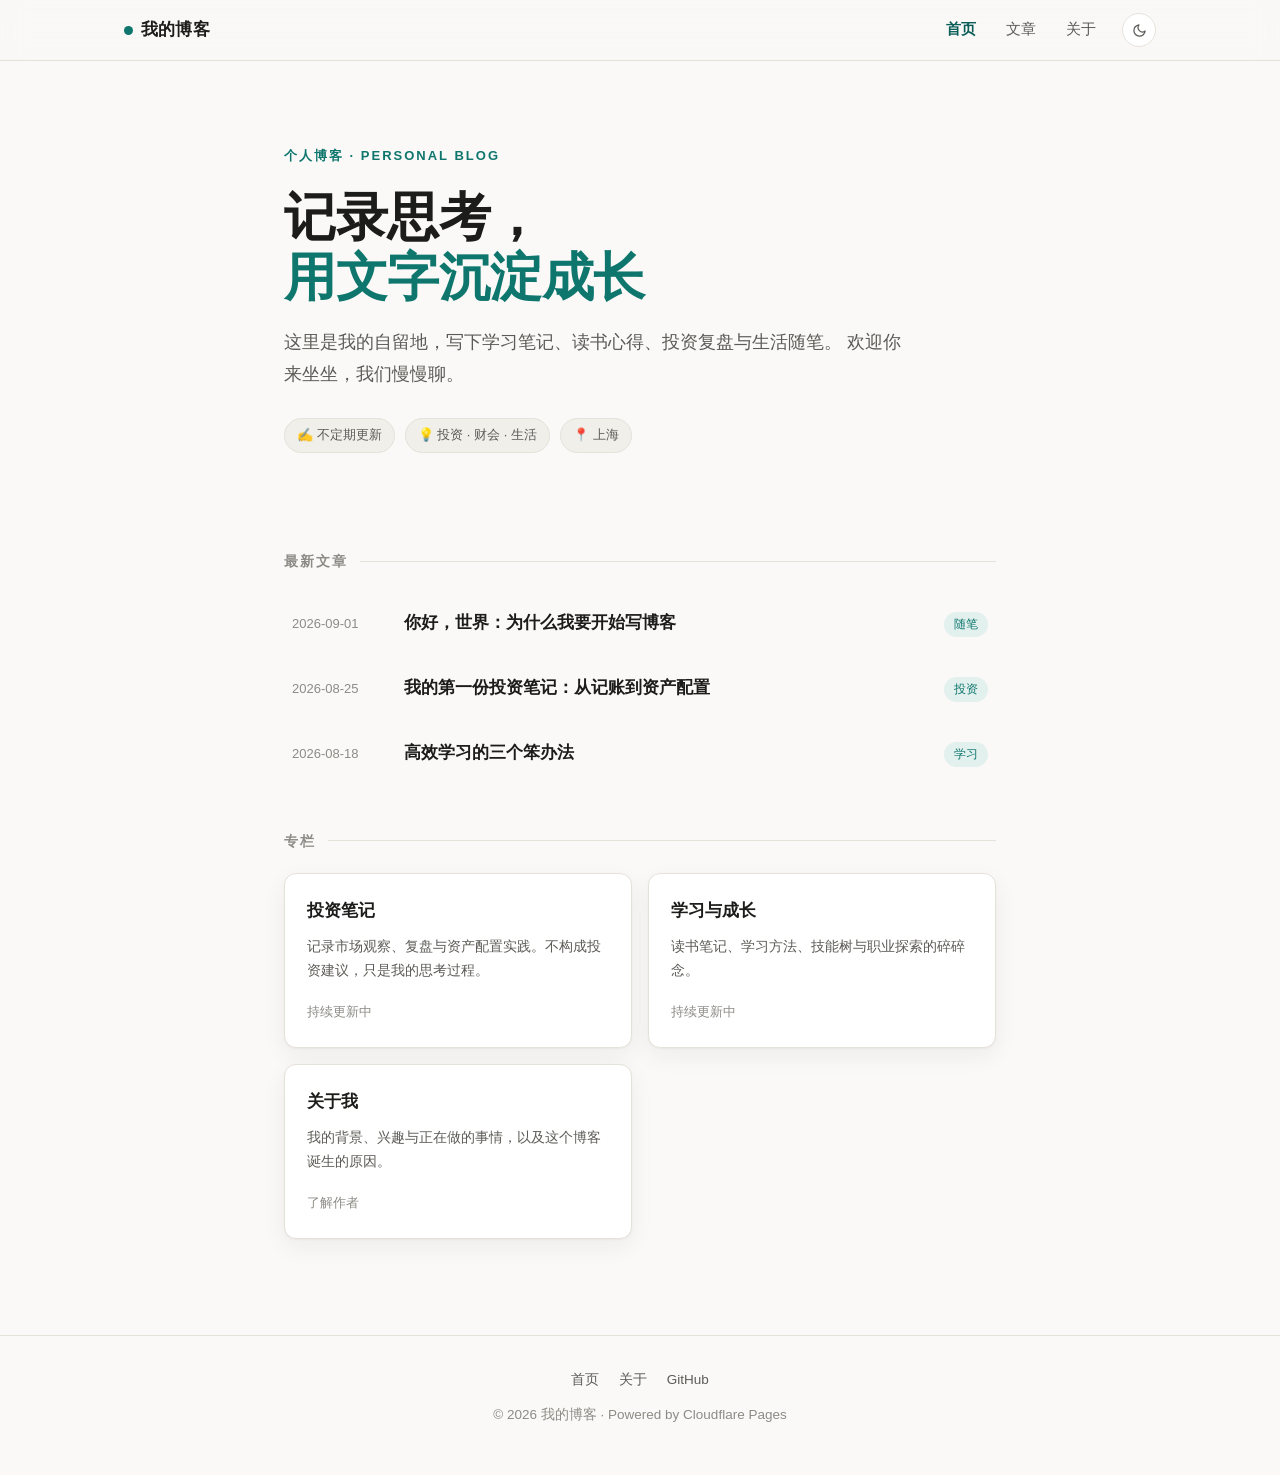
==== index.html @ 7863d99a "feat: 初始提交 - 个人博客静态站点" ====
<!DOCTYPE html>
<html lang="zh-CN">
<head>
  <meta charset="UTF-8">
  <meta name="viewport" content="width=device-width, initial-scale=1.0">
  <title>我的博客 · 记录思考与成长</title>
  <meta name="description" content="个人博客，记录关于学习、投资、生活与成长的思考。">
  <link rel="icon" href="data:image/svg+xml,<svg xmlns='http://www.w3.org/2000/svg' viewBox='0 0 100 100'><circle cx='50' cy='50' r='42' fill='%230f766e'/></svg>">
  <link rel="stylesheet" href="assets/css/style.css">
</head>
<body>
  <header class="site-header">
    <nav class="nav">
      <a class="nav-logo" href="index.html"><span class="dot"></span>我的博客</a>
      <div class="nav-links">
        <a href="index.html" class="active">首页</a>
        <a href="#posts">文章</a>
        <a href="about.html">关于</a>
        <button id="theme-toggle" aria-label="切换主题"></button>
      </div>
    </nav>
  </header>

  <main class="container">
    <!-- Hero -->
    <section class="hero">
      <span class="eyebrow">个人博客 · Personal Blog</span>
      <h1>记录思考，<br><span class="accent">用文字沉淀成长</span></h1>
      <p class="subtitle">
        这里是我的自留地，写下学习笔记、读书心得、投资复盘与生活随笔。
        欢迎你来坐坐，我们慢慢聊。
      </p>
      <div class="meta">
        <span class="chip">✍️ 不定期更新</span>
        <span class="chip">💡 投资 · 财会 · 生活</span>
        <span class="chip">📍 上海</span>
      </div>
    </section>

    <!-- 最新文章 -->
    <section id="posts">
      <h2 class="section-title">最新文章</h2>
      <div class="post-list">
        <a class="post-item" href="posts/first-post.html">
          <span class="date">2026-09-01</span>
          <span class="title">你好，世界：为什么我要开始写博客</span>
          <span class="tag">随笔</span>
        </a>
        <a class="post-item" href="posts/investment-notes.html">
          <span class="date">2026-08-25</span>
          <span class="title">我的第一份投资笔记：从记账到资产配置</span>
          <span class="tag">投资</span>
        </a>
        <a class="post-item" href="posts/study-method.html">
          <span class="date">2026-08-18</span>
          <span class="title">高效学习的三个笨办法</span>
          <span class="tag">学习</span>
        </a>
      </div>
    </section>

    <!-- 专栏分类 -->
    <section>
      <h2 class="section-title">专栏</h2>
      <div class="grid">
        <a class="card" href="posts/investment-notes.html">
          <h3>投资笔记</h3>
          <p>记录市场观察、复盘与资产配置实践。不构成投资建议，只是我的思考过程。</p>
          <span class="card-meta">持续更新中</span>
        </a>
        <a class="card" href="posts/study-method.html">
          <h3>学习与成长</h3>
          <p>读书笔记、学习方法、技能树与职业探索的碎碎念。</p>
          <span class="card-meta">持续更新中</span>
        </a>
        <a class="card" href="about.html">
          <h3>关于我</h3>
          <p>我的背景、兴趣与正在做的事情，以及这个博客诞生的原因。</p>
          <span class="card-meta">了解作者</span>
        </a>
      </div>
    </section>
  </main>

  <footer class="site-footer">
    <div class="container">
      <div class="footer-links">
        <a href="index.html">首页</a>
        <a href="about.html">关于</a>
        <a href="https://github.com" target="_blank" rel="noopener">GitHub</a>
      </div>
      <p style="margin-top:12px;">© <span id="year"></span> 我的博客 · Powered by Cloudflare Pages</p>
    </div>
  </footer>

  <script src="assets/js/main.js"></script>
</body>
</html>
---- assets/css/style.css ----
/* ============================================================
   个人博客 - 全局样式
   设计风格：编辑部式排版，克制留白，单强调色
   ============================================================ */

:root {
  --bg: #faf9f7;
  --bg-soft: #f1efe9;
  --card: #ffffff;
  --text: #1c1c1a;
  --text-soft: #5c5b57;
  --text-faint: #8c8b86;
  --border: #e5e2da;
  --accent: #0f766e;
  --accent-soft: #e2f0ee;
  --accent-strong: #0b5d57;
  --radius: 12px;
  --shadow: 0 1px 2px rgba(28, 28, 26, 0.04), 0 8px 24px rgba(28, 28, 26, 0.06);
  --maxw: 760px;
  --maxw-wide: 1080px;
  --font-sans: -apple-system, BlinkMacSystemFont, "Segoe UI", "PingFang SC",
    "Hiragino Sans GB", "Microsoft YaHei", "Noto Sans SC", sans-serif;
  --font-serif: "Georgia", "Songti SC", "SimSun", "Noto Serif SC", serif;
  --font-mono: "SF Mono", "JetBrains Mono", Consolas, "Courier New", monospace;
}

* { box-sizing: border-box; margin: 0; padding: 0; }

html { scroll-behavior: smooth; }

body {
  font-family: var(--font-sans);
  background: var(--bg);
  color: var(--text);
  line-height: 1.75;
  font-size: 16px;
  -webkit-font-smoothing: antialiased;
  transition: background 0.3s ease, color 0.3s ease;
}

/* ---------- 暗色模式 ---------- */
body.dark {
  --bg: #161615;
  --bg-soft: #1f1e1c;
  --card: #201f1d;
  --text: #ece9e3;
  --text-soft: #b3b0a8;
  --text-faint: #7c7a73;
  --border: #33312c;
  --accent: #5ec4b8;
  --accent-soft: #1e3733;
  --accent-strong: #8adfd3;
  --shadow: 0 1px 2px rgba(0, 0, 0, 0.3), 0 8px 24px rgba(0, 0, 0, 0.4);
}

/* ---------- 布局 ---------- */
.container {
  max-width: var(--maxw);
  margin: 0 auto;
  padding: 0 24px;
}
.container.wide { max-width: var(--maxw-wide); }

/* ---------- 顶栏 ---------- */
.site-header {
  position: sticky;
  top: 0;
  z-index: 100;
  background: color-mix(in srgb, var(--bg) 86%, transparent);
  backdrop-filter: blur(12px);
  border-bottom: 1px solid var(--border);
}
.nav {
  max-width: var(--maxw-wide);
  margin: 0 auto;
  padding: 0 24px;
  height: 60px;
  display: flex;
  align-items: center;
  justify-content: space-between;
  gap: 16px;
}
.nav-logo {
  font-weight: 700;
  font-size: 17px;
  letter-spacing: 0.2px;
  color: var(--text);
  text-decoration: none;
  display: flex;
  align-items: center;
  gap: 8px;
}
.nav-logo .dot {
  width: 9px;
  height: 9px;
  border-radius: 50%;
  background: var(--accent);
  display: inline-block;
}
.nav-links {
  display: flex;
  align-items: center;
  gap: 6px;
}
.nav-links a {
  color: var(--text-soft);
  text-decoration: none;
  font-size: 14.5px;
  padding: 6px 12px;
  border-radius: 8px;
  transition: color 0.2s, background 0.2s;
}
.nav-links a:hover { color: var(--text); background: var(--bg-soft); }
.nav-links a.active { color: var(--accent-strong); font-weight: 600; }
body.dark .nav-links a.active { color: var(--accent); }

#theme-toggle {
  border: 1px solid var(--border);
  background: var(--card);
  color: var(--text-soft);
  width: 34px;
  height: 34px;
  border-radius: 50%;
  cursor: pointer;
  font-size: 15px;
  display: flex;
  align-items: center;
  justify-content: center;
  transition: transform 0.2s, background 0.2s;
  margin-left: 8px;
}
#theme-toggle:hover { transform: scale(1.08); background: var(--bg-soft); }

/* ---------- 页脚 ---------- */
.site-footer {
  border-top: 1px solid var(--border);
  margin-top: 96px;
  padding: 32px 0 48px;
  color: var(--text-faint);
  font-size: 13.5px;
  text-align: center;
}
.site-footer .footer-links a {
  color: var(--text-soft);
  text-decoration: none;
  margin: 0 8px;
}
.site-footer .footer-links a:hover { color: var(--accent); }

/* ---------- 首页 Hero ---------- */
.hero { padding: 80px 0 48px; }
.hero .eyebrow {
  display: inline-block;
  font-size: 13px;
  letter-spacing: 2px;
  text-transform: uppercase;
  color: var(--accent);
  font-weight: 600;
  margin-bottom: 20px;
}
.hero h1 {
  font-size: clamp(34px, 5vw, 52px);
  line-height: 1.15;
  letter-spacing: -0.5px;
  margin-bottom: 20px;
  font-weight: 800;
}
.hero h1 .accent { color: var(--accent); }
.hero .subtitle {
  font-size: 18px;
  color: var(--text-soft);
  max-width: 620px;
  margin-bottom: 28px;
}
.hero .meta {
  display: flex;
  flex-wrap: wrap;
  gap: 10px;
  align-items: center;
}
.chip {
  display: inline-flex;
  align-items: center;
  gap: 6px;
  background: var(--bg-soft);
  border: 1px solid var(--border);
  color: var(--text-soft);
  font-size: 13px;
  padding: 5px 12px;
  border-radius: 999px;
}
.chip a { color: inherit; text-decoration: none; }
.chip a:hover { color: var(--accent); }

/* ---------- 文章列表 ---------- */
.section-title {
  font-size: 14px;
  letter-spacing: 2px;
  text-transform: uppercase;
  color: var(--text-faint);
  font-weight: 700;
  margin: 48px 0 20px;
  display: flex;
  align-items: center;
  gap: 12px;
}
.section-title::after {
  content: "";
  flex: 1;
  height: 1px;
  background: var(--border);
}

.post-list { display: flex; flex-direction: column; gap: 8px; }
.post-item {
  display: flex;
  align-items: baseline;
  gap: 16px;
  padding: 14px 8px;
  border-radius: 8px;
  text-decoration: none;
  color: inherit;
  transition: background 0.2s;
}
.post-item:hover { background: var(--bg-soft); }
.post-item .date {
  flex-shrink: 0;
  font-size: 13px;
  color: var(--text-faint);
  font-variant-numeric: tabular-nums;
  width: 96px;
}
.post-item .title { font-size: 16.5px; font-weight: 600; flex: 1; }
.post-item .title:hover { color: var(--accent); }
.post-item .tag {
  flex-shrink: 0;
  font-size: 12px;
  color: var(--accent);
  background: var(--accent-soft);
  padding: 2px 10px;
  border-radius: 999px;
}

/* ---------- 卡片网格（分类/精选） ---------- */
.grid {
  display: grid;
  grid-template-columns: repeat(auto-fill, minmax(260px, 1fr));
  gap: 16px;
}
.card {
  background: var(--card);
  border: 1px solid var(--border);
  border-radius: var(--radius);
  padding: 22px;
  text-decoration: none;
  color: inherit;
  box-shadow: var(--shadow);
  transition: transform 0.2s, box-shadow 0.2s, border-color 0.2s;
  display: block;
}
.card:hover {
  transform: translateY(-2px);
  border-color: var(--accent);
  box-shadow: 0 10px 30px rgba(28, 28, 26, 0.1);
}
.card h3 { font-size: 17px; margin-bottom: 8px; font-weight: 700; }
.card p { font-size: 14px; color: var(--text-soft); margin-bottom: 14px; }
.card .card-meta { font-size: 12.5px; color: var(--text-faint); }

/* ---------- 文章正文 ---------- */
.article { padding: 56px 0 0; }
.article-header { margin-bottom: 40px; }
.article-header h1 {
  font-size: clamp(28px, 4.4vw, 42px);
  line-height: 1.2;
  letter-spacing: -0.4px;
  margin-bottom: 16px;
  font-weight: 800;
}
.article-header .article-meta {
  display: flex;
  flex-wrap: wrap;
  gap: 14px;
  color: var(--text-faint);
  font-size: 14px;
  align-items: center;
}
.article-header .article-meta .divider { color: var(--border); }

.article-body { font-size: 17px; color: var(--text); }
.article-body > * + * { margin-top: 1.4em; }
.article-body h2 {
  font-size: 24px;
  font-weight: 700;
  margin-top: 2em;
  padding-bottom: 8px;
  border-bottom: 1px solid var(--border);
}
.article-body h3 { font-size: 19px; font-weight: 700; margin-top: 1.8em; }
.article-body p { color: var(--text); }
.article-body a { color: var(--accent-strong); text-decoration: underline; text-underline-offset: 3px; }
body.dark .article-body a { color: var(--accent); }
.article-body strong { font-weight: 700; }
.article-body blockquote {
  border-left: 3px solid var(--accent);
  background: var(--bg-soft);
  padding: 16px 20px;
  border-radius: 0 8px 8px 0;
  color: var(--text-soft);
  font-style: normal;
}
.article-body ul, .article-body ol { padding-left: 1.5em; }
.article-body li { margin: 0.5em 0; }
.article-body code {
  font-family: var(--font-mono);
  font-size: 0.9em;
  background: var(--bg-soft);
  border: 1px solid var(--border);
  padding: 2px 6px;
  border-radius: 5px;
}
.article-body pre {
  background: #171714;
  color: #e8e6df;
  padding: 18px 20px;
  border-radius: var(--radius);
  overflow-x: auto;
  font-size: 14px;
  line-height: 1.6;
}
.article-body pre code {
  background: transparent;
  border: none;
  padding: 0;
  color: inherit;
  font-size: inherit;
}
.article-body img { max-width: 100%; border-radius: var(--radius); }
.article-body hr { border: none; border-top: 1px solid var(--border); margin: 2.5em 0; }
.article-body .toc {
  background: var(--bg-soft);
  border: 1px solid var(--border);
  border-radius: var(--radius);
  padding: 18px 22px;
  font-size: 14.5px;
}
.article-body .toc ul { list-style: none; padding-left: 1em; }

/* 文章底部 */
.article-footer {
  margin-top: 56px;
  padding-top: 24px;
  border-top: 1px solid var(--border);
  display: flex;
  justify-content: space-between;
  gap: 16px;
  flex-wrap: wrap;
}
.article-footer .tags { display: flex; gap: 8px; flex-wrap: wrap; }
.article-footer .back { color: var(--accent-strong); text-decoration: none; font-size: 14.5px; }
body.dark .article-footer .back { color: var(--accent); }
.article-footer .back:hover { text-decoration: underline; }

/* ---------- 关于页 ---------- */
.about-grid {
  display: grid;
  grid-template-columns: 1.2fr 0.8fr;
  gap: 40px;
  align-items: start;
  margin-top: 16px;
}
@media (max-width: 720px) { .about-grid { grid-template-columns: 1fr; } }
.about-body { font-size: 17px; }
.about-body > * + * { margin-top: 1.3em; }
.about-body a { color: var(--accent-strong); }
body.dark .about-body a { color: var(--accent); }
.side-card {
  background: var(--card);
  border: 1px solid var(--border);
  border-radius: var(--radius);
  padding: 24px;
  box-shadow: var(--shadow);
}
.side-card h3 {
  font-size: 13px;
  letter-spacing: 2px;
  text-transform: uppercase;
  color: var(--text-faint);
  margin-bottom: 16px;
}
.side-card ul { list-style: none; }
.side-card li {
  padding: 8px 0;
  border-bottom: 1px dashed var(--border);
  font-size: 14.5px;
  color: var(--text-soft);
  display: flex;
  justify-content: space-between;
  gap: 10px;
}
.side-card li:last-child { border-bottom: none; }
.side-card li b { color: var(--text); font-weight: 600; }

/* ---------- 404 ---------- */
.notfound { text-align: center; padding: 120px 0 80px; }
.notfound .code {
  font-size: 80px;
  font-weight: 800;
  letter-spacing: 4px;
  color: var(--accent);
  line-height: 1;
}
.notfound p { color: var(--text-soft); margin: 16px 0 28px; }
.btn {
  display: inline-block;
  background: var(--accent);
  color: #fff;
  padding: 10px 22px;
  border-radius: 999px;
  text-decoration: none;
  font-size: 14.5px;
  font-weight: 600;
  transition: background 0.2s, transform 0.2s;
}
.btn:hover { background: var(--accent-strong); transform: translateY(-1px); }

/* ---------- 响应式 ---------- */
@media (max-width: 640px) {
  .post-item { flex-wrap: wrap; gap: 4px; }
  .post-item .date { width: auto; }
  .nav-links a { padding: 6px 8px; font-size: 13.5px; }
  .hero { padding: 56px 0 32px; }
}

/* 打印 */
@media print {
  .site-header, .site-footer { display: none; }
  body { background: #fff; }
}
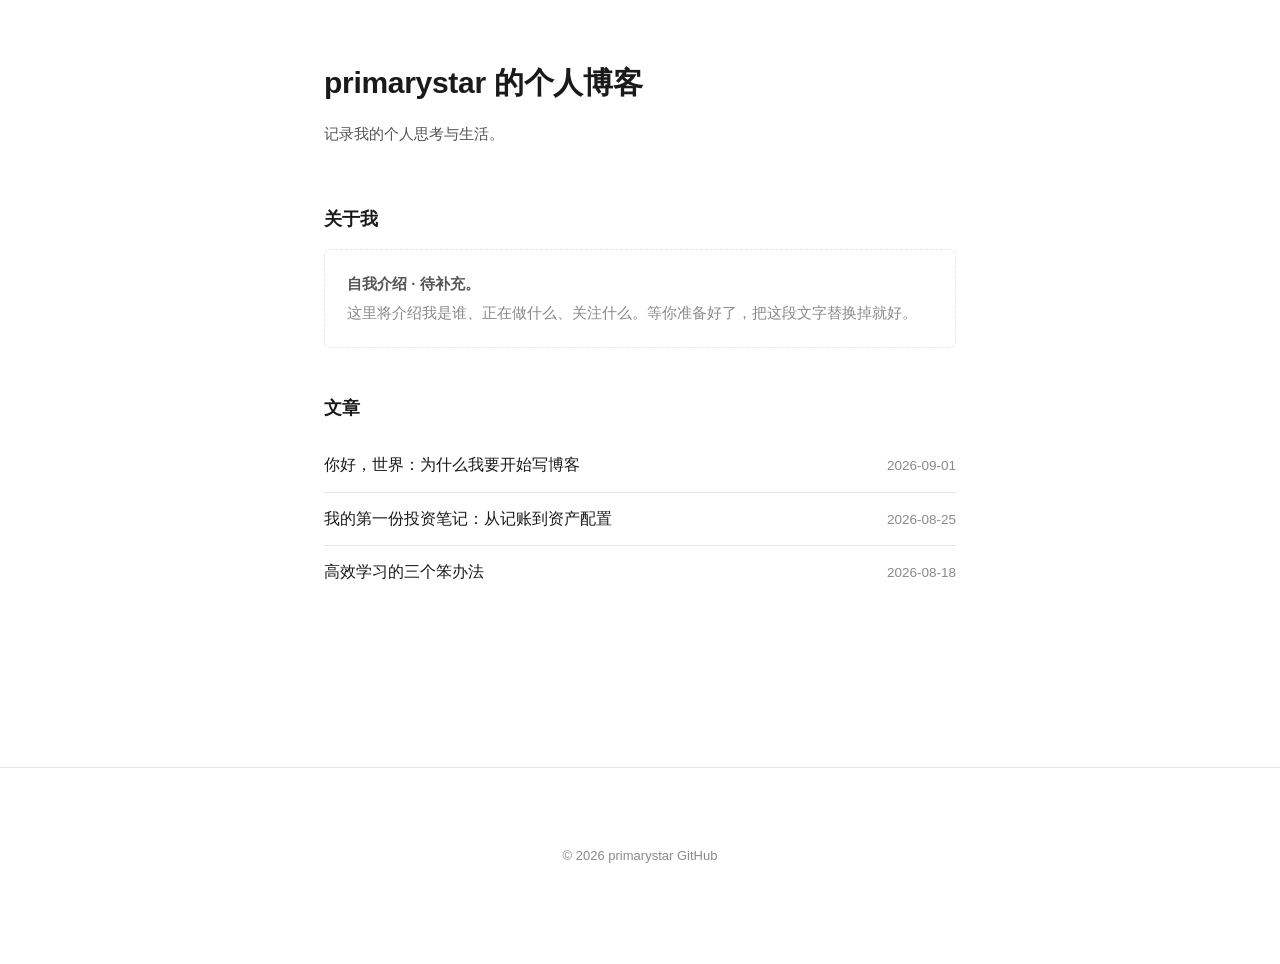
==== commit 7851b0dd: "refactor: 改为极简风格，标题为 primarystar 的个人博客，加入关于我占位区" ====
--- a/index.html
+++ b/index.html
@@ -3,93 +3,54 @@
 <head>
   <meta charset="UTF-8">
   <meta name="viewport" content="width=device-width, initial-scale=1.0">
-  <title>我的博客 · 记录思考与成长</title>
-  <meta name="description" content="个人博客，记录关于学习、投资、生活与成长的思考。">
-  <link rel="icon" href="data:image/svg+xml,<svg xmlns='http://www.w3.org/2000/svg' viewBox='0 0 100 100'><circle cx='50' cy='50' r='42' fill='%230f766e'/></svg>">
+  <title>primarystar 的个人博客</title>
+  <meta name="description" content="primarystar 的个人博客：记录我的个人思考与生活。">
+  <link rel="icon" href="data:image/svg+xml,<svg xmlns='http://www.w3.org/2000/svg' viewBox='0 0 100 100'><circle cx='50' cy='50' r='42' fill='%231a1a1a'/></svg>">
   <link rel="stylesheet" href="assets/css/style.css">
 </head>
 <body>
-  <header class="site-header">
-    <nav class="nav">
-      <a class="nav-logo" href="index.html"><span class="dot"></span>我的博客</a>
-      <div class="nav-links">
-        <a href="index.html" class="active">首页</a>
-        <a href="#posts">文章</a>
-        <a href="about.html">关于</a>
-        <button id="theme-toggle" aria-label="切换主题"></button>
-      </div>
-    </nav>
-  </header>
+  <main class="container">
 
-  <main class="container">
-    <!-- Hero -->
-    <section class="hero">
-      <span class="eyebrow">个人博客 · Personal Blog</span>
-      <h1>记录思考，<br><span class="accent">用文字沉淀成长</span></h1>
-      <p class="subtitle">
-        这里是我的自留地，写下学习笔记、读书心得、投资复盘与生活随笔。
-        欢迎你来坐坐，我们慢慢聊。
-      </p>
-      <div class="meta">
-        <span class="chip">✍️ 不定期更新</span>
-        <span class="chip">💡 投资 · 财会 · 生活</span>
-        <span class="chip">📍 上海</span>
+    <header>
+      <h1 class="site-title">primarystar 的个人博客</h1>
+      <p class="site-tagline">记录我的个人思考与生活。</p>
+    </header>
+
+    <!-- 关于我（占位）：
+         把下面这段占位文字替换成你的自我介绍即可。
+         想删掉这个区块，直接删除整个 <section id="about"> 到 </section> -->
+    <section id="about">
+      <h2>关于我</h2>
+      <div class="intro-placeholder">
+        <strong>自我介绍 · 待补充。</strong><br>
+        这里将介绍我是谁、正在做什么、关注什么。等你准备好了，把这段文字替换掉就好。
       </div>
     </section>
 
-    <!-- 最新文章 -->
     <section id="posts">
-      <h2 class="section-title">最新文章</h2>
-      <div class="post-list">
-        <a class="post-item" href="posts/first-post.html">
+      <h2>文章</h2>
+      <ul class="post-list">
+        <li>
+          <a href="posts/first-post.html">你好，世界：为什么我要开始写博客</a>
           <span class="date">2026-09-01</span>
-          <span class="title">你好，世界：为什么我要开始写博客</span>
-          <span class="tag">随笔</span>
-        </a>
-        <a class="post-item" href="posts/investment-notes.html">
+        </li>
+        <li>
+          <a href="posts/investment-notes.html">我的第一份投资笔记：从记账到资产配置</a>
           <span class="date">2026-08-25</span>
-          <span class="title">我的第一份投资笔记：从记账到资产配置</span>
-          <span class="tag">投资</span>
-        </a>
-        <a class="post-item" href="posts/study-method.html">
+        </li>
+        <li>
+          <a href="posts/study-method.html">高效学习的三个笨办法</a>
           <span class="date">2026-08-18</span>
-          <span class="title">高效学习的三个笨办法</span>
-          <span class="tag">学习</span>
-        </a>
-      </div>
+        </li>
+      </ul>
     </section>
 
-    <!-- 专栏分类 -->
-    <section>
-      <h2 class="section-title">专栏</h2>
-      <div class="grid">
-        <a class="card" href="posts/investment-notes.html">
-          <h3>投资笔记</h3>
-          <p>记录市场观察、复盘与资产配置实践。不构成投资建议，只是我的思考过程。</p>
-          <span class="card-meta">持续更新中</span>
-        </a>
-        <a class="card" href="posts/study-method.html">
-          <h3>学习与成长</h3>
-          <p>读书笔记、学习方法、技能树与职业探索的碎碎念。</p>
-          <span class="card-meta">持续更新中</span>
-        </a>
-        <a class="card" href="about.html">
-          <h3>关于我</h3>
-          <p>我的背景、兴趣与正在做的事情，以及这个博客诞生的原因。</p>
-          <span class="card-meta">了解作者</span>
-        </a>
-      </div>
-    </section>
   </main>
 
-  <footer class="site-footer">
+  <footer class="footer">
     <div class="container">
-      <div class="footer-links">
-        <a href="index.html">首页</a>
-        <a href="about.html">关于</a>
-        <a href="https://github.com" target="_blank" rel="noopener">GitHub</a>
-      </div>
-      <p style="margin-top:12px;">© <span id="year"></span> 我的博客 · Powered by Cloudflare Pages</p>
+      <span>© <span id="year"></span> primarystar</span>
+      <span><a href="https://github.com/primarystarr/my-blog" target="_blank" rel="noopener">GitHub</a></span>
     </div>
   </footer>
 
--- a/assets/css/style.css
+++ b/assets/css/style.css
@@ -1,26 +1,17 @@
 /* ============================================================
-   个人博客 - 全局样式
-   设计风格：编辑部式排版，克制留白，单强调色
+   primarystar 的个人博客 · 极简风格
+   参考 sinyalee.com：白底、纯文字、左对齐、克制留白
    ============================================================ */
 
 :root {
-  --bg: #faf9f7;
-  --bg-soft: #f1efe9;
-  --card: #ffffff;
-  --text: #1c1c1a;
-  --text-soft: #5c5b57;
-  --text-faint: #8c8b86;
-  --border: #e5e2da;
-  --accent: #0f766e;
-  --accent-soft: #e2f0ee;
-  --accent-strong: #0b5d57;
-  --radius: 12px;
-  --shadow: 0 1px 2px rgba(28, 28, 26, 0.04), 0 8px 24px rgba(28, 28, 26, 0.06);
-  --maxw: 760px;
-  --maxw-wide: 1080px;
-  --font-sans: -apple-system, BlinkMacSystemFont, "Segoe UI", "PingFang SC",
+  --text: #1a1a1a;
+  --text-soft: #555;
+  --muted: #8a8a8a;
+  --line: #e6e6e6;
+  --link: #0a6cff;
+  --maxw: 680px;
+  --font: -apple-system, BlinkMacSystemFont, "Segoe UI", "PingFang SC",
     "Hiragino Sans GB", "Microsoft YaHei", "Noto Sans SC", sans-serif;
-  --font-serif: "Georgia", "Songti SC", "SimSun", "Noto Serif SC", serif;
   --font-mono: "SF Mono", "JetBrains Mono", Consolas, "Courier New", monospace;
 }
 
@@ -29,411 +20,166 @@
 html { scroll-behavior: smooth; }
 
 body {
-  font-family: var(--font-sans);
-  background: var(--bg);
+  font-family: var(--font);
+  background: #ffffff;
   color: var(--text);
-  line-height: 1.75;
+  line-height: 1.8;
   font-size: 16px;
   -webkit-font-smoothing: antialiased;
-  transition: background 0.3s ease, color 0.3s ease;
 }
 
-/* ---------- 暗色模式 ---------- */
-body.dark {
-  --bg: #161615;
-  --bg-soft: #1f1e1c;
-  --card: #201f1d;
-  --text: #ece9e3;
-  --text-soft: #b3b0a8;
-  --text-faint: #7c7a73;
-  --border: #33312c;
-  --accent: #5ec4b8;
-  --accent-soft: #1e3733;
-  --accent-strong: #8adfd3;
-  --shadow: 0 1px 2px rgba(0, 0, 0, 0.3), 0 8px 24px rgba(0, 0, 0, 0.4);
-}
-
-/* ---------- 布局 ---------- */
 .container {
   max-width: var(--maxw);
   margin: 0 auto;
-  padding: 0 24px;
+  padding: 56px 24px 96px;
 }
-.container.wide { max-width: var(--maxw-wide); }
 
-/* ---------- 顶栏 ---------- */
-.site-header {
-  position: sticky;
-  top: 0;
-  z-index: 100;
-  background: color-mix(in srgb, var(--bg) 86%, transparent);
-  backdrop-filter: blur(12px);
-  border-bottom: 1px solid var(--border);
+/* ---------- 首页头部 ---------- */
+.site-title {
+  font-size: 30px;
+  font-weight: 700;
+  letter-spacing: -0.3px;
+  margin-bottom: 10px;
 }
-.nav {
-  max-width: var(--maxw-wide);
-  margin: 0 auto;
-  padding: 0 24px;
-  height: 60px;
+.site-tagline {
+  color: var(--text-soft);
+  font-size: 15px;
+  margin-bottom: 56px;
+}
+
+/* ---------- 区块标题 ---------- */
+h2 {
+  font-size: 18px;
+  font-weight: 700;
+  margin: 44px 0 14px;
+}
+
+/* ---------- 关于我（占位） ---------- */
+.intro-placeholder {
+  border: 1px dashed var(--line);
+  border-radius: 6px;
+  padding: 20px 22px;
+  color: var(--muted);
+  font-size: 15px;
+  line-height: 1.9;
+}
+.intro-placeholder strong { color: var(--text-soft); font-weight: 600; }
+
+/* ---------- 文章列表 ---------- */
+.post-list { list-style: none; }
+.post-list li {
   display: flex;
-  align-items: center;
   justify-content: space-between;
-  gap: 16px;
+  align-items: baseline;
+  gap: 20px;
+  padding: 12px 0;
+  border-bottom: 1px solid var(--line);
 }
-.nav-logo {
-  font-weight: 700;
-  font-size: 17px;
-  letter-spacing: 0.2px;
+.post-list li:last-child { border-bottom: none; }
+.post-list a {
   color: var(--text);
   text-decoration: none;
-  display: flex;
-  align-items: center;
-  gap: 8px;
+  font-size: 16px;
+  flex: 1;
 }
-.nav-logo .dot {
-  width: 9px;
-  height: 9px;
-  border-radius: 50%;
-  background: var(--accent);
+.post-list a:hover { color: var(--link); }
+.post-list .date {
+  color: var(--muted);
+  font-size: 13.5px;
+  white-space: nowrap;
+  font-variant-numeric: tabular-nums;
+}
+.empty-note { color: var(--muted); font-size: 14.5px; }
+
+/* ---------- 文章页 ---------- */
+.back-link {
   display: inline-block;
+  color: var(--muted);
+  text-decoration: none;
+  font-size: 14px;
+  margin-bottom: 40px;
 }
-.nav-links {
-  display: flex;
-  align-items: center;
-  gap: 6px;
+.back-link:hover { color: var(--link); }
+
+.article h1 {
+  font-size: 26px;
+  font-weight: 700;
+  letter-spacing: -0.3px;
+  line-height: 1.4;
+  margin-bottom: 12px;
 }
-.nav-links a {
+.article-meta {
+  color: var(--muted);
+  font-size: 14px;
+  margin-bottom: 40px;
+}
+
+.article-body { font-size: 16.5px; }
+.article-body > * + * { margin-top: 1.4em; }
+.article-body h2 { font-size: 21px; margin-top: 2em; margin-bottom: 0.6em; }
+.article-body h3 { font-size: 18px; margin-top: 1.8em; margin-bottom: 0.5em; }
+.article-body a { color: var(--link); text-decoration: none; }
+.article-body a:hover { text-decoration: underline; }
+.article-body strong { font-weight: 700; }
+.article-body blockquote {
+  border-left: 3px solid var(--line);
+  padding: 4px 0 4px 20px;
   color: var(--text-soft);
-  text-decoration: none;
-  font-size: 14.5px;
-  padding: 6px 12px;
-  border-radius: 8px;
-  transition: color 0.2s, background 0.2s;
 }
-.nav-links a:hover { color: var(--text); background: var(--bg-soft); }
-.nav-links a.active { color: var(--accent-strong); font-weight: 600; }
-body.dark .nav-links a.active { color: var(--accent); }
-
-#theme-toggle {
-  border: 1px solid var(--border);
-  background: var(--card);
-  color: var(--text-soft);
-  width: 34px;
-  height: 34px;
-  border-radius: 50%;
-  cursor: pointer;
-  font-size: 15px;
-  display: flex;
-  align-items: center;
-  justify-content: center;
-  transition: transform 0.2s, background 0.2s;
-  margin-left: 8px;
+.article-body ul, .article-body ol { padding-left: 1.6em; }
+.article-body li { margin: 0.4em 0; }
+.article-body code {
+  font-family: var(--font-mono);
+  font-size: 0.88em;
+  background: #f5f5f5;
+  padding: 2px 6px;
+  border-radius: 4px;
 }
-#theme-toggle:hover { transform: scale(1.08); background: var(--bg-soft); }
+.article-body pre {
+  background: #f7f7f7;
+  padding: 16px 18px;
+  border-radius: 6px;
+  overflow-x: auto;
+  font-size: 13.5px;
+  line-height: 1.6;
+}
+.article-body pre code { background: transparent; padding: 0; }
+.article-body img { max-width: 100%; border-radius: 6px; }
+.article-body hr { border: none; border-top: 1px solid var(--line); margin: 2.4em 0; }
 
 /* ---------- 页脚 ---------- */
-.site-footer {
-  border-top: 1px solid var(--border);
-  margin-top: 96px;
-  padding: 32px 0 48px;
-  color: var(--text-faint);
-  font-size: 13.5px;
-  text-align: center;
-}
-.site-footer .footer-links a {
-  color: var(--text-soft);
-  text-decoration: none;
-  margin: 0 8px;
-}
-.site-footer .footer-links a:hover { color: var(--accent); }
-
-/* ---------- 首页 Hero ---------- */
-.hero { padding: 80px 0 48px; }
-.hero .eyebrow {
-  display: inline-block;
+.footer {
+  margin-top: 72px;
+  padding-top: 20px;
+  border-top: 1px solid var(--line);
+  color: var(--muted);
   font-size: 13px;
-  letter-spacing: 2px;
-  text-transform: uppercase;
-  color: var(--accent);
-  font-weight: 600;
-  margin-bottom: 20px;
-}
-.hero h1 {
-  font-size: clamp(34px, 5vw, 52px);
-  line-height: 1.15;
-  letter-spacing: -0.5px;
-  margin-bottom: 20px;
-  font-weight: 800;
-}
-.hero h1 .accent { color: var(--accent); }
-.hero .subtitle {
-  font-size: 18px;
-  color: var(--text-soft);
-  max-width: 620px;
-  margin-bottom: 28px;
-}
-.hero .meta {
-  display: flex;
-  flex-wrap: wrap;
-  gap: 10px;
-  align-items: center;
-}
-.chip {
-  display: inline-flex;
-  align-items: center;
-  gap: 6px;
-  background: var(--bg-soft);
-  border: 1px solid var(--border);
-  color: var(--text-soft);
-  font-size: 13px;
-  padding: 5px 12px;
-  border-radius: 999px;
-}
-.chip a { color: inherit; text-decoration: none; }
-.chip a:hover { color: var(--accent); }
-
-/* ---------- 文章列表 ---------- */
-.section-title {
-  font-size: 14px;
-  letter-spacing: 2px;
-  text-transform: uppercase;
-  color: var(--text-faint);
-  font-weight: 700;
-  margin: 48px 0 20px;
-  display: flex;
-  align-items: center;
-  gap: 12px;
-}
-.section-title::after {
-  content: "";
-  flex: 1;
-  height: 1px;
-  background: var(--border);
-}
-
-.post-list { display: flex; flex-direction: column; gap: 8px; }
-.post-item {
-  display: flex;
-  align-items: baseline;
-  gap: 16px;
-  padding: 14px 8px;
-  border-radius: 8px;
-  text-decoration: none;
-  color: inherit;
-  transition: background 0.2s;
-}
-.post-item:hover { background: var(--bg-soft); }
-.post-item .date {
-  flex-shrink: 0;
-  font-size: 13px;
-  color: var(--text-faint);
-  font-variant-numeric: tabular-nums;
-  width: 96px;
-}
-.post-item .title { font-size: 16.5px; font-weight: 600; flex: 1; }
-.post-item .title:hover { color: var(--accent); }
-.post-item .tag {
-  flex-shrink: 0;
-  font-size: 12px;
-  color: var(--accent);
-  background: var(--accent-soft);
-  padding: 2px 10px;
-  border-radius: 999px;
-}
-
-/* ---------- 卡片网格（分类/精选） ---------- */
-.grid {
-  display: grid;
-  grid-template-columns: repeat(auto-fill, minmax(260px, 1fr));
-  gap: 16px;
-}
-.card {
-  background: var(--card);
-  border: 1px solid var(--border);
-  border-radius: var(--radius);
-  padding: 22px;
-  text-decoration: none;
-  color: inherit;
-  box-shadow: var(--shadow);
-  transition: transform 0.2s, box-shadow 0.2s, border-color 0.2s;
-  display: block;
-}
-.card:hover {
-  transform: translateY(-2px);
-  border-color: var(--accent);
-  box-shadow: 0 10px 30px rgba(28, 28, 26, 0.1);
-}
-.card h3 { font-size: 17px; margin-bottom: 8px; font-weight: 700; }
-.card p { font-size: 14px; color: var(--text-soft); margin-bottom: 14px; }
-.card .card-meta { font-size: 12.5px; color: var(--text-faint); }
-
-/* ---------- 文章正文 ---------- */
-.article { padding: 56px 0 0; }
-.article-header { margin-bottom: 40px; }
-.article-header h1 {
-  font-size: clamp(28px, 4.4vw, 42px);
-  line-height: 1.2;
-  letter-spacing: -0.4px;
-  margin-bottom: 16px;
-  font-weight: 800;
-}
-.article-header .article-meta {
-  display: flex;
-  flex-wrap: wrap;
-  gap: 14px;
-  color: var(--text-faint);
-  font-size: 14px;
-  align-items: center;
-}
-.article-header .article-meta .divider { color: var(--border); }
-
-.article-body { font-size: 17px; color: var(--text); }
-.article-body > * + * { margin-top: 1.4em; }
-.article-body h2 {
-  font-size: 24px;
-  font-weight: 700;
-  margin-top: 2em;
-  padding-bottom: 8px;
-  border-bottom: 1px solid var(--border);
-}
-.article-body h3 { font-size: 19px; font-weight: 700; margin-top: 1.8em; }
-.article-body p { color: var(--text); }
-.article-body a { color: var(--accent-strong); text-decoration: underline; text-underline-offset: 3px; }
-body.dark .article-body a { color: var(--accent); }
-.article-body strong { font-weight: 700; }
-.article-body blockquote {
-  border-left: 3px solid var(--accent);
-  background: var(--bg-soft);
-  padding: 16px 20px;
-  border-radius: 0 8px 8px 0;
-  color: var(--text-soft);
-  font-style: normal;
-}
-.article-body ul, .article-body ol { padding-left: 1.5em; }
-.article-body li { margin: 0.5em 0; }
-.article-body code {
-  font-family: var(--font-mono);
-  font-size: 0.9em;
-  background: var(--bg-soft);
-  border: 1px solid var(--border);
-  padding: 2px 6px;
-  border-radius: 5px;
-}
-.article-body pre {
-  background: #171714;
-  color: #e8e6df;
-  padding: 18px 20px;
-  border-radius: var(--radius);
-  overflow-x: auto;
-  font-size: 14px;
-  line-height: 1.6;
-}
-.article-body pre code {
-  background: transparent;
-  border: none;
-  padding: 0;
-  color: inherit;
-  font-size: inherit;
-}
-.article-body img { max-width: 100%; border-radius: var(--radius); }
-.article-body hr { border: none; border-top: 1px solid var(--border); margin: 2.5em 0; }
-.article-body .toc {
-  background: var(--bg-soft);
-  border: 1px solid var(--border);
-  border-radius: var(--radius);
-  padding: 18px 22px;
-  font-size: 14.5px;
-}
-.article-body .toc ul { list-style: none; padding-left: 1em; }
-
-/* 文章底部 */
-.article-footer {
-  margin-top: 56px;
-  padding-top: 24px;
-  border-top: 1px solid var(--border);
   display: flex;
   justify-content: space-between;
   gap: 16px;
   flex-wrap: wrap;
 }
-.article-footer .tags { display: flex; gap: 8px; flex-wrap: wrap; }
-.article-footer .back { color: var(--accent-strong); text-decoration: none; font-size: 14.5px; }
-body.dark .article-footer .back { color: var(--accent); }
-.article-footer .back:hover { text-decoration: underline; }
-
-/* ---------- 关于页 ---------- */
-.about-grid {
-  display: grid;
-  grid-template-columns: 1.2fr 0.8fr;
-  gap: 40px;
-  align-items: start;
-  margin-top: 16px;
-}
-@media (max-width: 720px) { .about-grid { grid-template-columns: 1fr; } }
-.about-body { font-size: 17px; }
-.about-body > * + * { margin-top: 1.3em; }
-.about-body a { color: var(--accent-strong); }
-body.dark .about-body a { color: var(--accent); }
-.side-card {
-  background: var(--card);
-  border: 1px solid var(--border);
-  border-radius: var(--radius);
-  padding: 24px;
-  box-shadow: var(--shadow);
-}
-.side-card h3 {
-  font-size: 13px;
-  letter-spacing: 2px;
-  text-transform: uppercase;
-  color: var(--text-faint);
-  margin-bottom: 16px;
-}
-.side-card ul { list-style: none; }
-.side-card li {
-  padding: 8px 0;
-  border-bottom: 1px dashed var(--border);
-  font-size: 14.5px;
-  color: var(--text-soft);
-  display: flex;
-  justify-content: space-between;
-  gap: 10px;
-}
-.side-card li:last-child { border-bottom: none; }
-.side-card li b { color: var(--text); font-weight: 600; }
+.footer a { color: var(--muted); text-decoration: none; }
+.footer a:hover { color: var(--link); }
 
 /* ---------- 404 ---------- */
-.notfound { text-align: center; padding: 120px 0 80px; }
-.notfound .code {
-  font-size: 80px;
-  font-weight: 800;
-  letter-spacing: 4px;
-  color: var(--accent);
-  line-height: 1;
-}
-.notfound p { color: var(--text-soft); margin: 16px 0 28px; }
+.notfound { padding: 80px 0 60px; }
+.notfound .code { font-size: 44px; font-weight: 700; margin-bottom: 12px; }
+.notfound p { color: var(--text-soft); margin-bottom: 24px; }
 .btn {
   display: inline-block;
-  background: var(--accent);
-  color: #fff;
-  padding: 10px 22px;
-  border-radius: 999px;
+  color: var(--link);
   text-decoration: none;
-  font-size: 14.5px;
-  font-weight: 600;
-  transition: background 0.2s, transform 0.2s;
+  font-size: 15px;
+  border-bottom: 1px solid var(--line);
+  padding-bottom: 2px;
 }
-.btn:hover { background: var(--accent-strong); transform: translateY(-1px); }
+.btn:hover { border-color: var(--link); }
 
 /* ---------- 响应式 ---------- */
-@media (max-width: 640px) {
-  .post-item { flex-wrap: wrap; gap: 4px; }
-  .post-item .date { width: auto; }
-  .nav-links a { padding: 6px 8px; font-size: 13.5px; }
-  .hero { padding: 56px 0 32px; }
+@media (max-width: 480px) {
+  .container { padding: 40px 20px 80px; }
+  .site-title { font-size: 26px; }
+  .post-list li { flex-direction: column; gap: 2px; }
+  .post-list .date { font-size: 12.5px; }
 }
-
-/* 打印 */
-@media print {
-  .site-header, .site-footer { display: none; }
-  body { background: #fff; }
-}
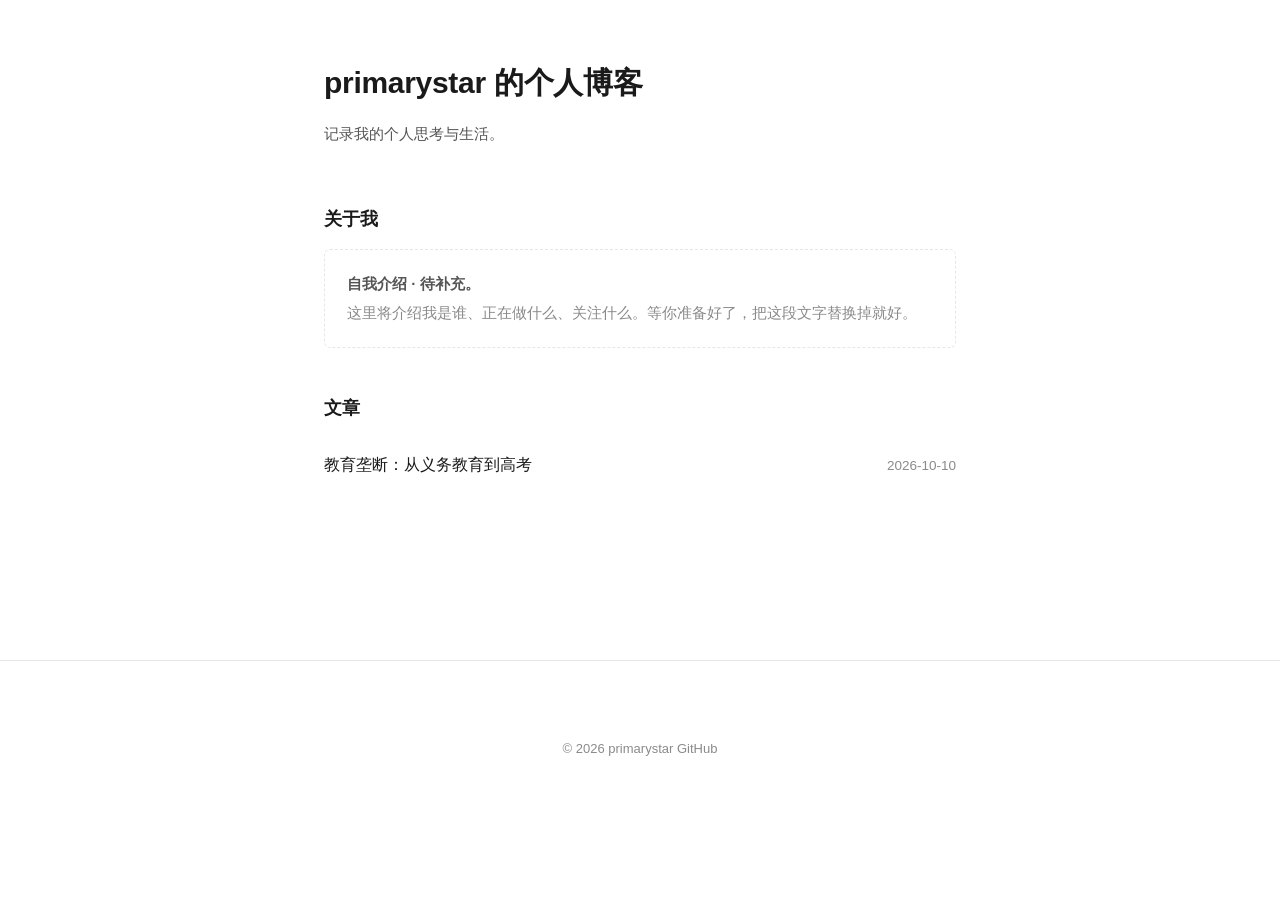
==== commit 091e9e25: "新增文章《教育垄断：从义务教育到高考》，首页文章列表只保留该篇" ====
--- a/index.html
+++ b/index.html
@@ -31,16 +31,8 @@
       <h2>文章</h2>
       <ul class="post-list">
         <li>
-          <a href="posts/first-post.html">你好，世界：为什么我要开始写博客</a>
-          <span class="date">2026-09-01</span>
-        </li>
-        <li>
-          <a href="posts/investment-notes.html">我的第一份投资笔记：从记账到资产配置</a>
-          <span class="date">2026-08-25</span>
-        </li>
-        <li>
-          <a href="posts/study-method.html">高效学习的三个笨办法</a>
-          <span class="date">2026-08-18</span>
+          <a href="posts/education-monopoly.html">教育垄断：从义务教育到高考</a>
+          <span class="date">2026-10-10</span>
         </li>
       </ul>
     </section>
@@ -56,4 +48,4 @@
 
   <script src="assets/js/main.js"></script>
 </body>
-</html>
+</html>
